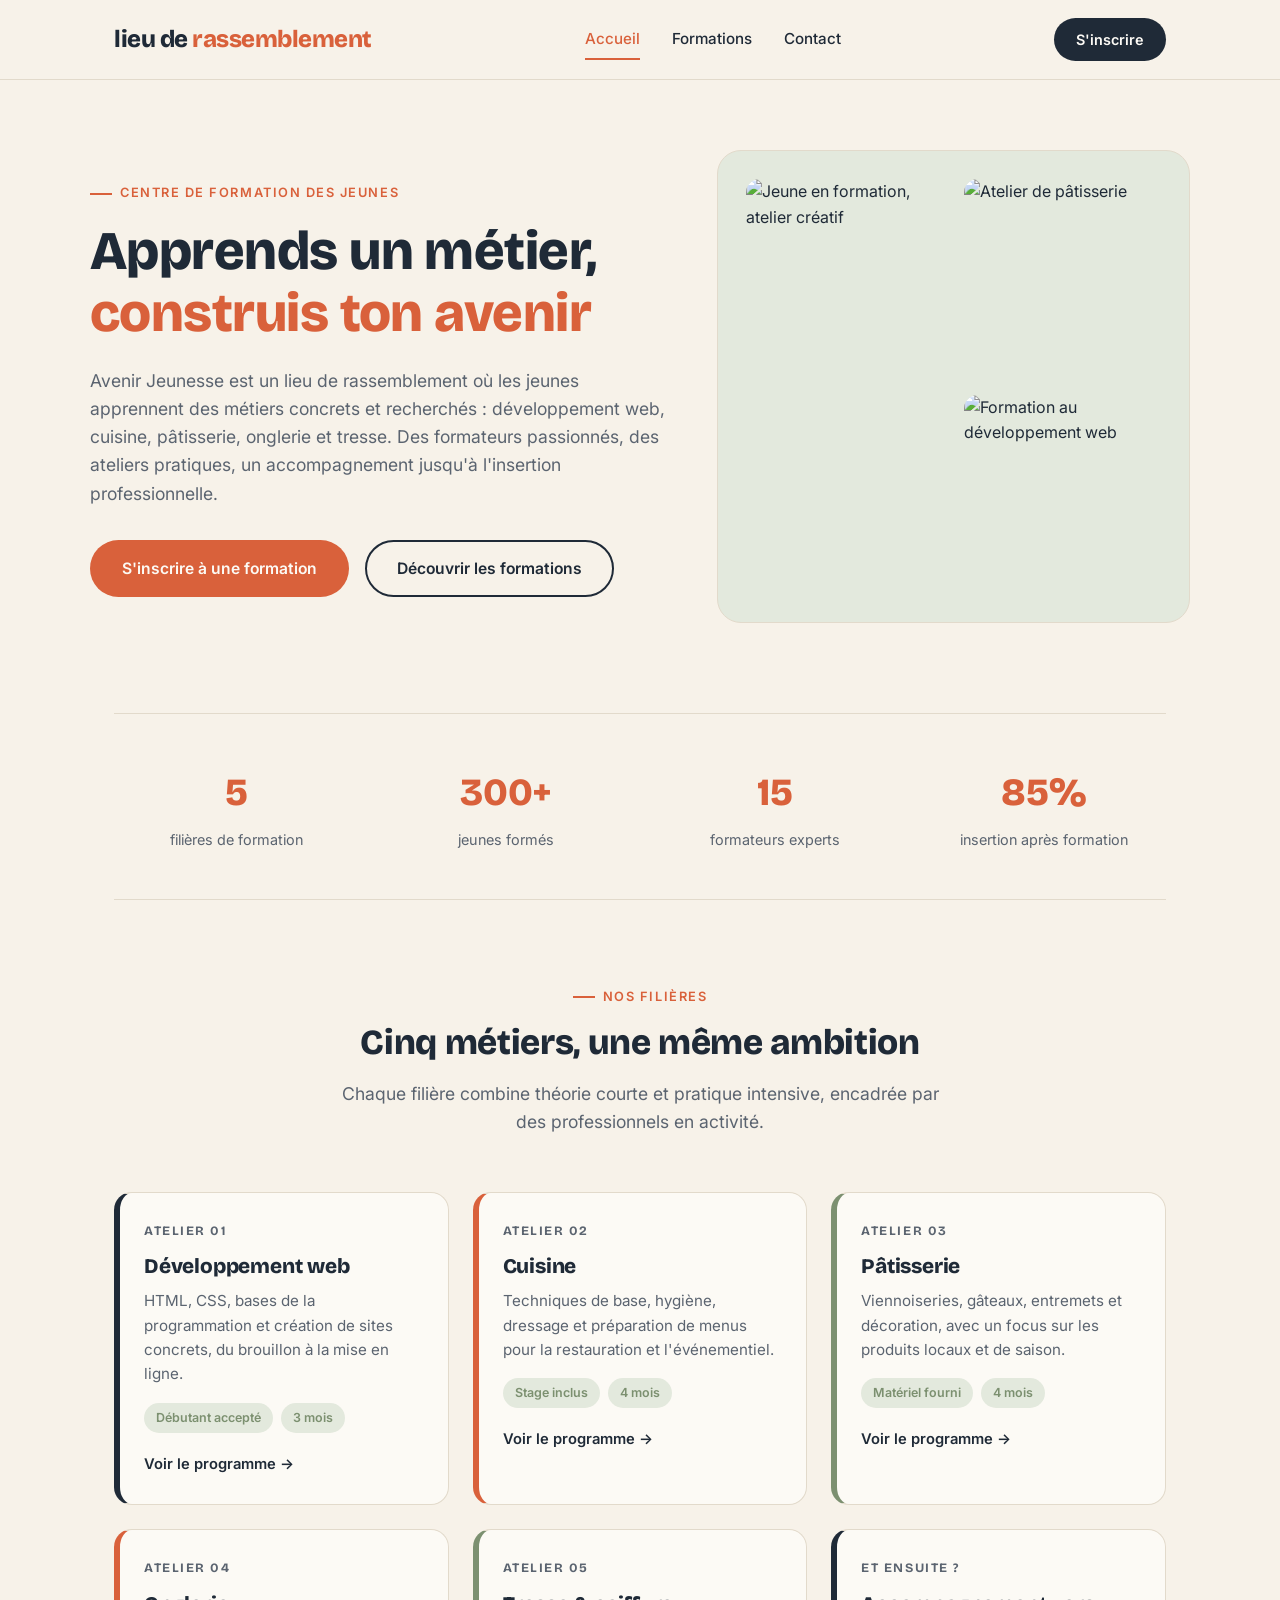
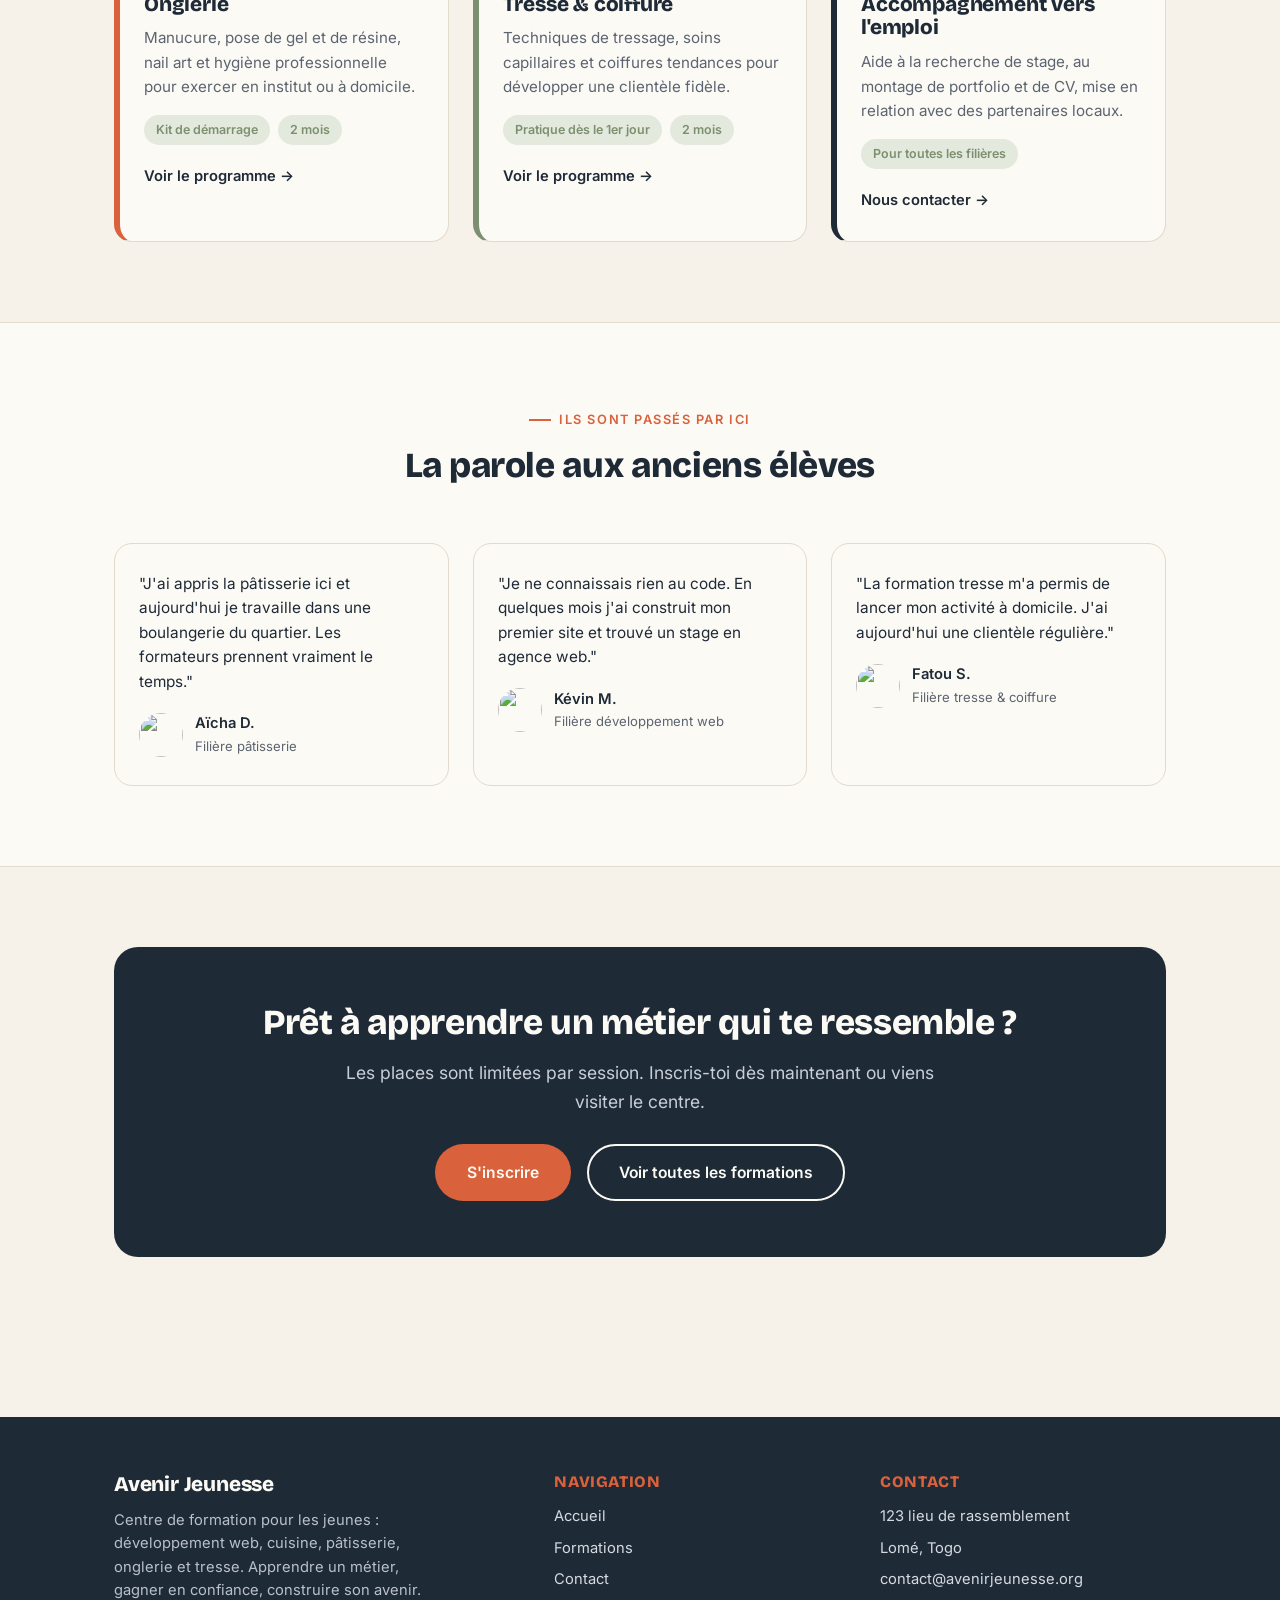
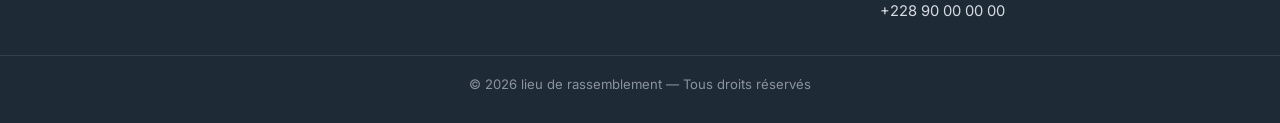
==== index.html @ d37f4c2c "Add files" ====
<!DOCTYPE html>
<html lang="fr">
<head>
  <meta charset="UTF-8">
  <meta name="viewport" content="width=device-width, initial-scale=1.0">
  <title>lieu de rassemblement — Centre de formation pour les jeunes</title>
  <link rel="stylesheet" href="style.css">
</head>
<body>

  <header class="entete">
    <div class="container">
      <a href="index.html" class="logo">lieu de <span>rassemblement</span></a>

      <input type="checkbox" id="menu-toggle">
      <label for="menu-toggle" class="menu-toggle-label">☰</label>

      <nav class="nav-principale">
        <a href="index.html" class="actif">Accueil</a>
        <a href="formations.html">Formations</a>
        <a href="contact.html">Contact</a>
      </nav>

      <a href="contact.html" class="bouton-nav">S'inscrire</a>
    </div>
  </header>

  <main>

    <!-- ================= HÉRO ================= -->
    <section class="container hero">
      <div>
        <span class="eyebrow">Centre de formation des jeunes</span>
        <h1>Apprends un métier, <em>construis ton avenir</em></h1>
        <p class="lead">
          Avenir Jeunesse est un lieu de rassemblement où les jeunes apprennent des
          métiers concrets et recherchés : développement web, cuisine, pâtisserie,
          onglerie et tresse. Des formateurs passionnés, des ateliers pratiques,
          un accompagnement jusqu'à l'insertion professionnelle.
        </p>
        <div class="hero-actions">
          <a href="contact.html" class="bouton bouton-primaire">S'inscrire à une formation</a>
          <a href="formations.html" class="bouton bouton-secondaire">Découvrir les formations</a>
        </div>
      </div>

      <div class="hero-visuel">
        <img src="https://images.unsplash.com/photo-1517245386807-bb43f82c33c4?q=80&w=600&auto=format&fit=crop" alt="Jeune en formation, atelier créatif">
        <img src="https://images.unsplash.com/photo-1556910103-1c02745aae4d?q=80&w=600&auto=format&fit=crop" alt="Atelier de pâtisserie">
        <img src="https://images.unsplash.com/photo-1542004161629-deb89b87a6f0?q=80&w=600&auto=format&fit=crop" alt="Formation au développement web">
      </div>
    </section>

    <!-- ================= CHIFFRES ================= -->
    <section class="container">
      <div class="chiffres">
        <div class="chiffre">
          <div class="valeur">5</div>
          <div class="label">filières de formation</div>
        </div>
        <div class="chiffre">
          <div class="valeur">300+</div>
          <div class="label">jeunes formés</div>
        </div>
        <div class="chiffre">
          <div class="valeur">15</div>
          <div class="label">formateurs experts</div>
        </div>
        <div class="chiffre">
          <div class="valeur">85%</div>
          <div class="label">insertion après formation</div>
        </div>
      </div>
    </section>

    <!-- ================= FORMATIONS ================= -->
    <section class="section">
      <div class="container">
        <div class="entete-section">
          <span class="eyebrow">Nos filières</span>
          <h2>Cinq métiers, une même ambition</h2>
          <p class="lead">
            Chaque filière combine théorie courte et pratique intensive,
            encadrée par des professionnels en activité.
          </p>
        </div>

        <div class="grille-ateliers">

          <article class="fiche-atelier accent-encre">
            <span class="fiche-numero">ATELIER 01</span>
            <h3>Développement web</h3>
            <p>HTML, CSS, bases de la programmation et création de sites concrets, du brouillon à la mise en ligne.</p>
            <div class="fiche-meta">
              <span class="badge">Débutant accepté</span>
              <span class="badge">3 mois</span>
            </div>
            <a href="formations.html#web" class="lien-fiche">Voir le programme →</a>
          </article>

          <article class="fiche-atelier accent-terracotta">
            <span class="fiche-numero">ATELIER 02</span>
            <h3>Cuisine</h3>
            <p>Techniques de base, hygiène, dressage et préparation de menus pour la restauration et l'événementiel.</p>
            <div class="fiche-meta">
              <span class="badge">Stage inclus</span>
              <span class="badge">4 mois</span>
            </div>
            <a href="formations.html#cuisine" class="lien-fiche">Voir le programme →</a>
          </article>

          <article class="fiche-atelier accent-sauge">
            <span class="fiche-numero">ATELIER 03</span>
            <h3>Pâtisserie</h3>
            <p>Viennoiseries, gâteaux, entremets et décoration, avec un focus sur les produits locaux et de saison.</p>
            <div class="fiche-meta">
              <span class="badge">Matériel fourni</span>
              <span class="badge">4 mois</span>
            </div>
            <a href="formations.html#patisserie" class="lien-fiche">Voir le programme →</a>
          </article>

          <article class="fiche-atelier accent-terracotta">
            <span class="fiche-numero">ATELIER 04</span>
            <h3>Onglerie</h3>
            <p>Manucure, pose de gel et de résine, nail art et hygiène professionnelle pour exercer en institut ou à domicile.</p>
            <div class="fiche-meta">
              <span class="badge">Kit de démarrage</span>
              <span class="badge">2 mois</span>
            </div>
            <a href="formations.html#onglerie" class="lien-fiche">Voir le programme →</a>
          </article>

          <article class="fiche-atelier accent-sauge">
            <span class="fiche-numero">ATELIER 05</span>
            <h3>Tresse &amp; coiffure</h3>
            <p>Techniques de tressage, soins capillaires et coiffures tendances pour développer une clientèle fidèle.</p>
            <div class="fiche-meta">
              <span class="badge">Pratique dès le 1er jour</span>
              <span class="badge">2 mois</span>
            </div>
            <a href="formations.html#tresse" class="lien-fiche">Voir le programme →</a>
          </article>

          <article class="fiche-atelier accent-encre">
            <span class="fiche-numero">ET ENSUITE ?</span>
            <h3>Accompagnement vers l'emploi</h3>
            <p>Aide à la recherche de stage, au montage de portfolio et de CV, mise en relation avec des partenaires locaux.</p>
            <div class="fiche-meta">
              <span class="badge">Pour toutes les filières</span>
            </div>
            <a href="contact.html" class="lien-fiche">Nous contacter →</a>
          </article>

        </div>
      </div>
    </section>

    <!-- ================= TÉMOIGNAGES ================= -->
    <section class="section section-alterne">
      <div class="container">
        <div class="entete-section">
          <span class="eyebrow">Ils sont passés par ici</span>
          <h2>La parole aux anciens élèves</h2>
        </div>

        <div class="grille-temoignages">
          <div class="temoignage">
            <p>"J'ai appris la pâtisserie ici et aujourd'hui je travaille dans une boulangerie du quartier. Les formateurs prennent vraiment le temps."</p>
            <div class="temoignage-auteur">
              <img class="temoignage-photo" src="https://images.unsplash.com/photo-1531123897727-8f129e1688ce?q=80&w=200&auto=format&fit=crop" alt="">
              <div>
                <div class="temoignage-nom">Aïcha D.</div>
                <div class="temoignage-role">Filière pâtisserie</div>
              </div>
            </div>
          </div>

          <div class="temoignage">
            <p>"Je ne connaissais rien au code. En quelques mois j'ai construit mon premier site et trouvé un stage en agence web."</p>
            <div class="temoignage-auteur">
              <img class="temoignage-photo" src="https://images.unsplash.com/photo-1507003211169-0a1dd7228f2d?q=80&w=200&auto=format&fit=crop" alt="">
              <div>
                <div class="temoignage-nom">Kévin M.</div>
                <div class="temoignage-role">Filière développement web</div>
              </div>
            </div>
          </div>

          <div class="temoignage">
            <p>"La formation tresse m'a permis de lancer mon activité à domicile. J'ai aujourd'hui une clientèle régulière."</p>
            <div class="temoignage-auteur">
              <img class="temoignage-photo" src="https://images.unsplash.com/photo-1487412947147-5cebf100ffc2?q=80&w=200&auto=format&fit=crop" alt="">
              <div>
                <div class="temoignage-nom">Fatou S.</div>
                <div class="temoignage-role">Filière tresse &amp; coiffure</div>
              </div>
            </div>
          </div>
        </div>
      </div>
    </section>

    <!-- ================= CTA FINALE ================= -->
    <section class="section">
      <div class="container">
        <div class="cta-finale">
          <h2>Prêt à apprendre un métier qui te ressemble ?</h2>
          <p class="lead">Les places sont limitées par session. Inscris-toi dès maintenant ou viens visiter le centre.</p>
          <div class="hero-actions" style="justify-content:center;">
            <a href="contact.html" class="bouton bouton-primaire">S'inscrire</a>
            <a href="formations.html" class="bouton bouton-secondaire">Voir toutes les formations</a>
          </div>
        </div>
      </div>
    </section>

  </main>

  <footer class="pied">
    <div class="container">
      <div class="colonne-marque">
        <h3>Avenir Jeunesse</h3>
        <p>Centre de formation pour les jeunes : développement web, cuisine, pâtisserie, onglerie et tresse. Apprendre un métier, gagner en confiance, construire son avenir.</p>
      </div>
      <div>
        <h4>Navigation</h4>
        <ul>
          <li><a href="index.html">Accueil</a></li>
          <li><a href="formations.html">Formations</a></li>
          <li><a href="contact.html">Contact</a></li>
        </ul>
      </div>
      <div>
        <h4>Contact</h4>
        <ul>
          <li>123 lieu de rassemblement</li>
          <li>Lomé, Togo</li>
          <li><a href="mailto:contact@avenirjeunesse.org">contact@avenirjeunesse.org</a></li>
          <li><a href="tel:+22890000000">+228 90 00 00 00</a></li>
        </ul>
      </div>
    </div>
    <div class="bas-pied">© 2026 lieu de rassemblement — Tous droits réservés</div>
  </footer>

</body>
</html>
---- style.css ----
/* ===========================================================
   Avenir Jeunesse — feuille de style principale
   =========================================================== */

@import url('https://fonts.googleapis.com/css2?family=Bricolage+Grotesque:wght@400;500;700;800&family=Inter:wght@400;500;600&display=swap');

:root{
  --creme: #F7F2E9;
  --creme-clair: #FCFAF5;
  --encre: #1F2A37;
  --terracotta: #D9613B;
  --sauge: #7C9070;
  --sauge-clair: #E3E9DD;
  --gris-texte: #5B6470;
  --bordure: #E2DACB;

  --display: 'Bricolage Grotesque', sans-serif;
  --corps: 'Inter', sans-serif;
}

*{
  margin: 0;
  padding: 0;
  box-sizing: border-box;
}

html{
  scroll-behavior: smooth;
}

body{
  font-family: var(--corps);
  background: var(--creme);
  color: var(--encre);
  line-height: 1.6;
  font-size: 16px;
}

img{
  max-width: 100%;
  display: block;
}

a{
  color: inherit;
  text-decoration: none;
}

.container{
  max-width: 1100px;
  margin: 0 auto;
  padding: 0 24px;
}

/* ===========================================================
   En-tête
   =========================================================== */

.entete{
  background: var(--creme);
  border-bottom: 1px solid var(--bordure);
  position: sticky;
  top: 0;
  z-index: 50;
}

.entete .container{
  display: flex;
  align-items: center;
  justify-content: space-between;
  padding-top: 18px;
  padding-bottom: 18px;
}

.logo{
  font-family: var(--display);
  font-weight: 800;
  font-size: 1.5rem;
  letter-spacing: -0.02em;
}

.logo span{
  color: var(--terracotta);
}

.nav-principale{
  display: flex;
  gap: 32px;
  font-weight: 500;
  font-size: 0.95rem;
}

.nav-principale a{
  position: relative;
  padding: 6px 0;
  transition: color 0.2s ease;
}

.nav-principale a:hover,
.nav-principale a.actif{
  color: var(--terracotta);
}

.nav-principale a.actif::after{
  content: "";
  position: absolute;
  left: 0;
  bottom: -2px;
  width: 100%;
  height: 2px;
  background: var(--terracotta);
}

.bouton-nav{
  background: var(--encre);
  color: var(--creme-clair);
  padding: 10px 22px;
  border-radius: 999px;
  font-weight: 600;
  font-size: 0.9rem;
  transition: background 0.2s ease;
}

.bouton-nav:hover{
  background: var(--terracotta);
}

/* menu mobile (case à cocher) */
.menu-toggle-label{
  display: none;
  font-size: 1.6rem;
  cursor: pointer;
  font-family: var(--display);
}

#menu-toggle{
  display: none;
}

/* ===========================================================
   Pied de page
   =========================================================== */

.pied{
  background: var(--encre);
  color: var(--creme-clair);
  margin-top: 80px;
}

.pied .container{
  padding-top: 56px;
  padding-bottom: 32px;
  display: grid;
  grid-template-columns: 1.4fr 1fr 1fr;
  gap: 40px;
}

.pied h3{
  font-family: var(--display);
  font-size: 1.3rem;
  margin-bottom: 12px;
}

.pied p{
  color: #B9C0CA;
  font-size: 0.92rem;
  max-width: 320px;
}

.pied h4{
  font-family: var(--display);
  font-size: 1rem;
  margin-bottom: 14px;
  letter-spacing: 0.04em;
  text-transform: uppercase;
  color: var(--terracotta);
}

.pied ul{
  list-style: none;
  display: flex;
  flex-direction: column;
  gap: 8px;
  font-size: 0.92rem;
  color: #D6DBE2;
}

.pied ul a:hover{
  color: var(--terracotta);
}

.bas-pied{
  border-top: 1px solid #36404D;
  text-align: center;
  font-size: 0.82rem;
  color: #8A93A0;
  padding: 18px 24px 28px;
}

/* ===========================================================
   Composants généraux
   =========================================================== */

.eyebrow{
  display: inline-flex;
  align-items: center;
  gap: 8px;
  font-size: 0.8rem;
  font-weight: 600;
  letter-spacing: 0.12em;
  text-transform: uppercase;
  color: var(--terracotta);
  margin-bottom: 16px;
}

.eyebrow::before{
  content: "";
  width: 22px;
  height: 2px;
  background: var(--terracotta);
}

h1, h2, h3, h4{
  font-family: var(--display);
  line-height: 1.15;
  font-weight: 800;
  letter-spacing: -0.01em;
}

h2{
  font-size: 2.2rem;
  margin-bottom: 16px;
}

h3{
  font-size: 1.3rem;
  margin-bottom: 8px;
}

.lead{
  font-size: 1.1rem;
  color: var(--gris-texte);
  max-width: 620px;
}

.bouton{
  display: inline-block;
  padding: 14px 30px;
  border-radius: 999px;
  font-weight: 600;
  font-size: 0.98rem;
  transition: all 0.2s ease;
  border: 2px solid transparent;
}

.bouton-primaire{
  background: var(--terracotta);
  color: var(--creme-clair);
}

.bouton-primaire:hover{
  background: #C04E2A;
}

.bouton-secondaire{
  background: transparent;
  color: var(--encre);
  border-color: var(--encre);
}

.bouton-secondaire:hover{
  background: var(--encre);
  color: var(--creme-clair);
}

.section{
  padding: 80px 0;
}

.section-alterne{
  background: var(--creme-clair);
  border-top: 1px solid var(--bordure);
  border-bottom: 1px solid var(--bordure);
}

.entete-section{
  text-align: center;
  max-width: 640px;
  margin: 0 auto 56px;
}

.entete-section .lead{
  margin: 0 auto;
}

/* ===========================================================
   Page d'accueil — héro
   =========================================================== */

.hero{
  padding: 70px 0 90px;
  display: grid;
  grid-template-columns: 1.1fr 0.9fr;
  gap: 48px;
  align-items: center;
}

.hero h1{
  font-size: 3.4rem;
  margin-bottom: 22px;
}

.hero h1 em{
  font-style: normal;
  color: var(--terracotta);
}

.hero .lead{
  margin-bottom: 32px;
}

.hero-actions{
  display: flex;
  gap: 16px;
  align-items: center;
  flex-wrap: wrap;
}

.hero-visuel{
  background: var(--sauge-clair);
  border: 1px solid var(--bordure);
  border-radius: 24px;
  padding: 28px;
  display: grid;
  grid-template-columns: 1fr 1fr;
  gap: 16px;
}

.hero-visuel img{
  border-radius: 14px;
  aspect-ratio: 1 / 1;
  object-fit: cover;
}

.hero-visuel img:first-child{
  grid-row: span 2;
  aspect-ratio: 1 / 2.05;
}

/* bandeau de chiffres */

.chiffres{
  display: grid;
  grid-template-columns: repeat(4, 1fr);
  gap: 24px;
  padding: 48px 0;
  border-top: 1px solid var(--bordure);
  border-bottom: 1px solid var(--bordure);
}

.chiffre{
  text-align: center;
}

.chiffre .valeur{
  font-family: var(--display);
  font-size: 2.4rem;
  font-weight: 800;
  color: var(--terracotta);
}

.chiffre .label{
  font-size: 0.9rem;
  color: var(--gris-texte);
  margin-top: 4px;
}

/* ===========================================================
   Fiches ateliers / formations (élément signature)
   =========================================================== */

.grille-ateliers{
  display: grid;
  grid-template-columns: repeat(3, 1fr);
  gap: 24px;
}

.fiche-atelier{
  background: var(--creme-clair);
  border: 1px solid var(--bordure);
  border-radius: 18px;
  padding: 28px 24px;
  position: relative;
  border-left: 6px solid var(--sauge);
  transition: transform 0.2s ease, box-shadow 0.2s ease;
}

.fiche-atelier:hover{
  transform: translateY(-4px);
  box-shadow: 0 12px 28px -16px rgba(31,42,55,0.35);
}

.fiche-atelier.accent-terracotta{ border-left-color: var(--terracotta); }
.fiche-atelier.accent-encre{ border-left-color: var(--encre); }
.fiche-atelier.accent-sauge{ border-left-color: var(--sauge); }

.fiche-numero{
  font-family: var(--display);
  font-size: 0.8rem;
  font-weight: 700;
  letter-spacing: 0.12em;
  color: var(--gris-texte);
  margin-bottom: 14px;
  display: block;
}

.fiche-atelier h3{
  margin-bottom: 10px;
}

.fiche-atelier p{
  color: var(--gris-texte);
  font-size: 0.95rem;
  margin-bottom: 16px;
}

.fiche-meta{
  display: flex;
  gap: 8px;
  flex-wrap: wrap;
  margin-bottom: 18px;
}

.badge{
  background: var(--sauge-clair);
  color: var(--sauge);
  font-size: 0.78rem;
  font-weight: 600;
  padding: 5px 12px;
  border-radius: 999px;
}

.fiche-atelier .lien-fiche{
  font-weight: 600;
  font-size: 0.92rem;
  color: var(--encre);
  display: inline-flex;
  align-items: center;
  gap: 6px;
}

.fiche-atelier .lien-fiche:hover{
  color: var(--terracotta);
}

/* ===========================================================
   Citoyens / témoignages
   =========================================================== */

.grille-temoignages{
  display: grid;
  grid-template-columns: repeat(3, 1fr);
  gap: 24px;
}

.temoignage{
  background: var(--creme-clair);
  border: 1px solid var(--bordure);
  border-radius: 18px;
  padding: 28px 24px;
}

.temoignage p{
  font-size: 0.96rem;
  color: var(--encre);
  margin-bottom: 18px;
}

.temoignage-auteur{
  display: flex;
  align-items: center;
  gap: 12px;
}

.temoignage-photo{
  width: 44px;
  height: 44px;
  border-radius: 50%;
  object-fit: cover;
}

.temoignage-nom{
  font-weight: 600;
  font-size: 0.92rem;
}

.temoignage-role{
  font-size: 0.82rem;
  color: var(--gris-texte);
}

/* ===========================================================
   Appel à l'action final
   =========================================================== */

.cta-finale{
  background: var(--encre);
  color: var(--creme-clair);
  border-radius: 24px;
  padding: 56px;
  text-align: center;
  margin-top: 0;
}

.cta-finale h2{
  color: var(--creme-clair);
}

.cta-finale .lead{
  color: #C7CED7;
  margin: 0 auto 28px;
}

.cta-finale .bouton-secondaire{
  color: var(--creme-clair);
  border-color: var(--creme-clair);
}

.cta-finale .bouton-secondaire:hover{
  background: var(--creme-clair);
  color: var(--encre);
}

/* ===========================================================
   Page formations — liste détaillée
   =========================================================== */

.intro-page{
  padding: 56px 0 24px;
}

.intro-page h1{
  font-size: 2.8rem;
  margin-bottom: 16px;
}

.formation-detail{
  display: grid;
  grid-template-columns: 0.9fr 1.1fr;
  gap: 48px;
  align-items: start;
  padding: 56px 0;
  border-bottom: 1px solid var(--bordure);
}

.formation-detail:last-child{
  border-bottom: none;
}

.formation-detail.inverse{
  direction: rtl;
}

.formation-detail.inverse > *{
  direction: ltr;
}

.formation-detail img{
  border-radius: 18px;
  width: 100%;
  aspect-ratio: 4 / 3;
  object-fit: cover;
}

.formation-detail .fiche-numero{
  color: var(--terracotta);
}

.liste-programme{
  list-style: none;
  margin: 18px 0 24px;
  display: flex;
  flex-direction: column;
  gap: 10px;
}

.liste-programme li{
  display: flex;
  gap: 12px;
  font-size: 0.95rem;
  color: var(--encre);
}

.liste-programme li::before{
  content: "→";
  color: var(--terracotta);
  font-weight: 700;
}

.infos-pratiques{
  display: flex;
  gap: 28px;
  margin-bottom: 24px;
  flex-wrap: wrap;
}

.info-pratique .label{
  font-size: 0.78rem;
  text-transform: uppercase;
  letter-spacing: 0.08em;
  color: var(--gris-texte);
  margin-bottom: 4px;
}

.info-pratique .valeur{
  font-weight: 700;
  font-family: var(--display);
}

/* ===========================================================
   Page contact
   =========================================================== */

.contact-grille{
  display: grid;
  grid-template-columns: 1fr 1fr;
  gap: 48px;
  align-items: start;
}

.bloc-coordonnees{
  display: flex;
  flex-direction: column;
  gap: 22px;
}

.coordonnee{
  display: flex;
  gap: 16px;
  align-items: flex-start;
}

.coordonnee-icone{
  width: 44px;
  height: 44px;
  border-radius: 12px;
  background: var(--sauge-clair);
  color: var(--sauge);
  display: flex;
  align-items: center;
  justify-content: center;
  font-family: var(--display);
  font-weight: 800;
  flex-shrink: 0;
}

.coordonnee h4{
  font-size: 0.95rem;
  margin-bottom: 4px;
}

.coordonnee p, .coordonnee a{
  color: var(--gris-texte);
  font-size: 0.92rem;
}

.coordonnee a:hover{
  color: var(--terracotta);
}

.carte-placeholder{
  margin-top: 24px;
  border-radius: 18px;
  border: 1px solid var(--bordure);
  background: var(--sauge-clair);
  height: 220px;
  display: flex;
  align-items: center;
  justify-content: center;
  color: var(--sauge);
  font-weight: 600;
  font-family: var(--display);
  text-align: center;
  padding: 24px;
}

/* formulaire */

.formulaire{
  background: var(--creme-clair);
  border: 1px solid var(--bordure);
  border-radius: 18px;
  padding: 32px;
  display: flex;
  flex-direction: column;
  gap: 18px;
}

.champ{
  display: flex;
  flex-direction: column;
  gap: 6px;
}

.champ label{
  font-size: 0.88rem;
  font-weight: 600;
}

.champ input,
.champ select,
.champ textarea{
  font-family: var(--corps);
  font-size: 0.95rem;
  padding: 12px 14px;
  border: 1px solid var(--bordure);
  border-radius: 10px;
  background: var(--creme);
  color: var(--encre);
}

.champ input:focus,
.champ select:focus,
.champ textarea:focus{
  outline: 2px solid var(--sauge);
  outline-offset: 1px;
  border-color: var(--sauge);
}

.champ textarea{
  resize: vertical;
  min-height: 120px;
}

.ligne-champs{
  display: grid;
  grid-template-columns: 1fr 1fr;
  gap: 18px;
}

.formulaire .bouton{
  align-self: flex-start;
  border: none;
  cursor: pointer;
}

/* ===========================================================
   FAQ
   =========================================================== */

.faq-item{
  border-bottom: 1px solid var(--bordure);
  padding: 22px 0;
}

.faq-item h3{
  font-size: 1.05rem;
  margin-bottom: 8px;
}

.faq-item p{
  color: var(--gris-texte);
  font-size: 0.95rem;
}

/* ===========================================================
   Responsive
   =========================================================== */

@media (max-width: 900px){
  .hero{
    grid-template-columns: 1fr;
  }

  .hero h1{
    font-size: 2.5rem;
  }

  .hero-visuel{
    order: -1;
  }

  .chiffres{
    grid-template-columns: repeat(2, 1fr);
    gap: 32px 24px;
  }

  .grille-ateliers,
  .grille-temoignages{
    grid-template-columns: repeat(2, 1fr);
  }

  .formation-detail,
  .formation-detail.inverse{
    grid-template-columns: 1fr;
    direction: ltr;
  }

  .pied .container{
    grid-template-columns: 1fr 1fr;
  }

  .pied .colonne-marque{
    grid-column: 1 / -1;
  }

  .contact-grille{
    grid-template-columns: 1fr;
  }
}

@media (max-width: 640px){
  .nav-principale{
    position: absolute;
    top: 100%;
    left: 0;
    right: 0;
    background: var(--creme);
    border-bottom: 1px solid var(--bordure);
    flex-direction: column;
    padding: 16px 24px 24px;
    gap: 16px;
    display: none;
  }

  #menu-toggle:checked ~ .nav-principale{
    display: flex;
  }

  .menu-toggle-label{
    display: block;
  }

  .bouton-nav{
    display: none;
  }

  .entete{
    position: relative;
  }

  .grille-ateliers,
  .grille-temoignages{
    grid-template-columns: 1fr;
  }

  .chiffres{
    grid-template-columns: repeat(2, 1fr);
  }

  .pied .container{
    grid-template-columns: 1fr;
  }

  .ligne-champs{
    grid-template-columns: 1fr;
  }

  .cta-finale{
    padding: 40px 24px;
  }

  h2{
    font-size: 1.7rem;
  }

  .hero h1{
    font-size: 2rem;
  }
}
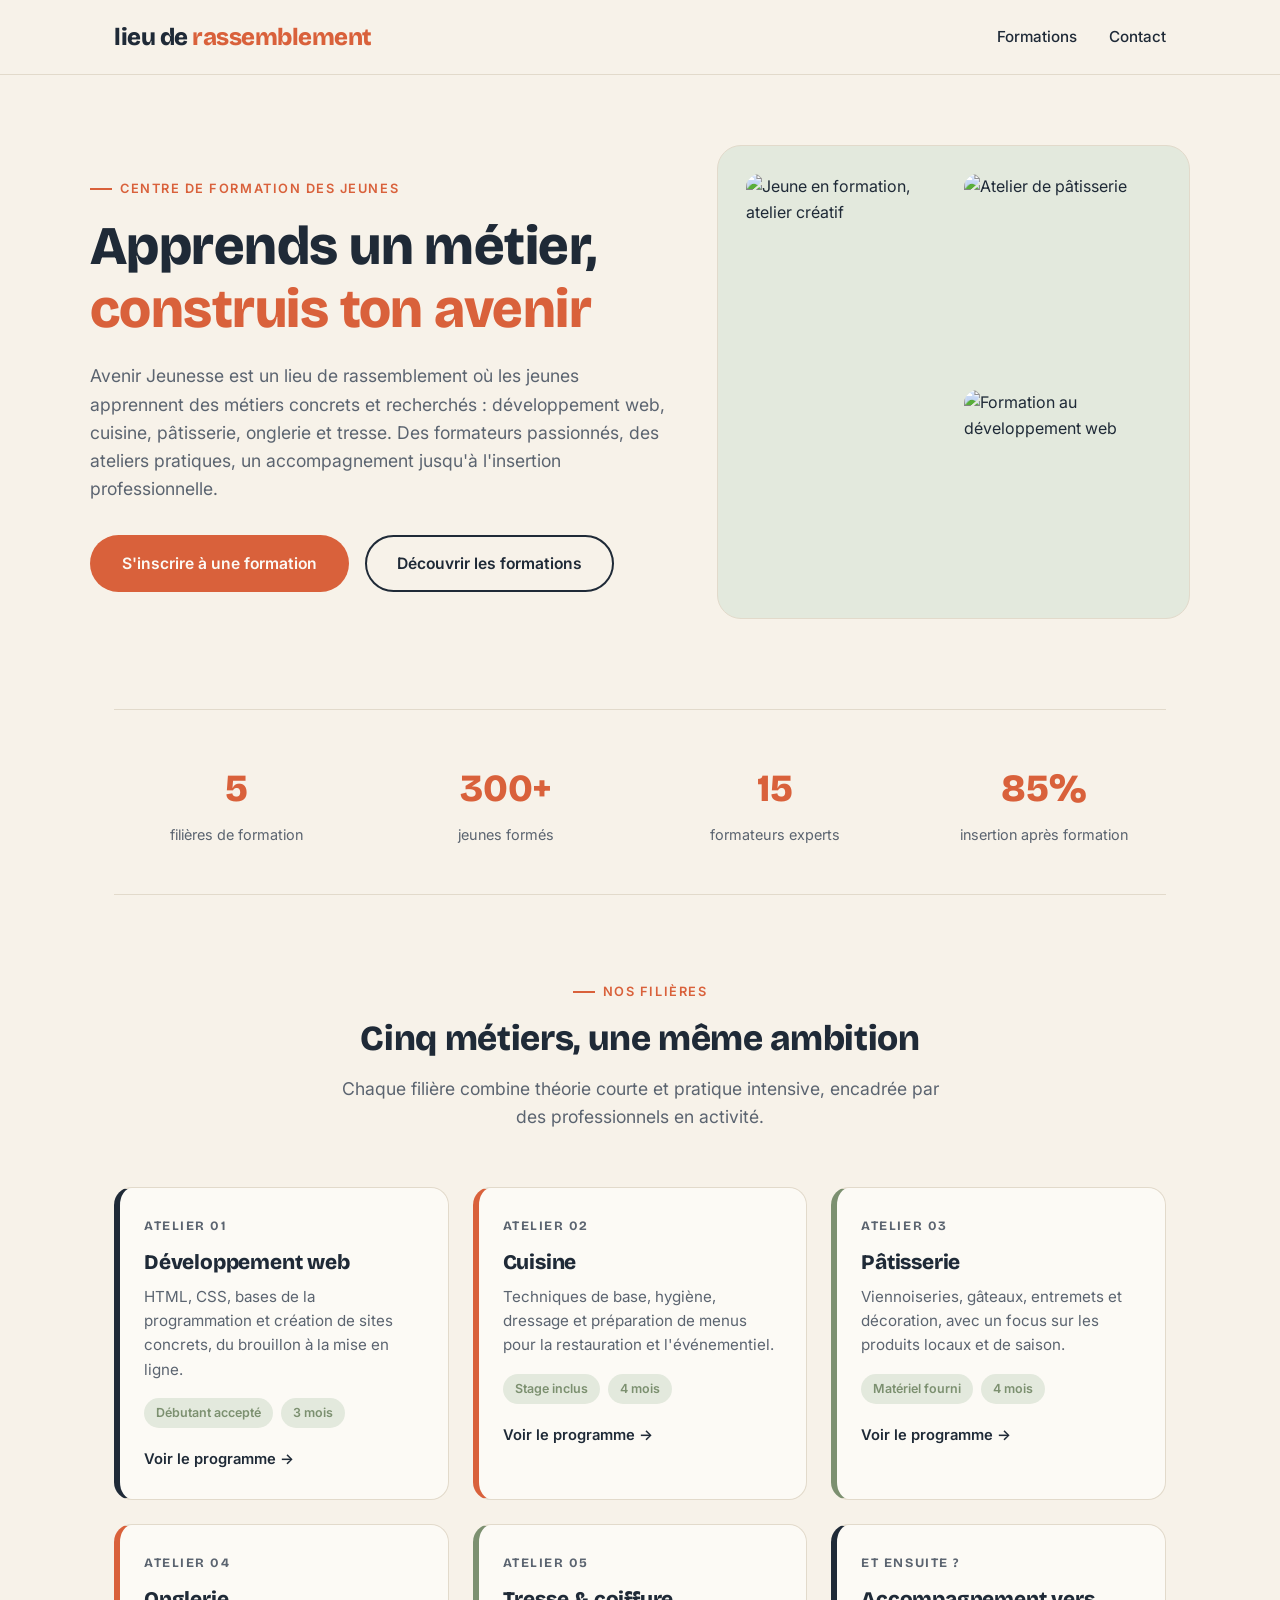
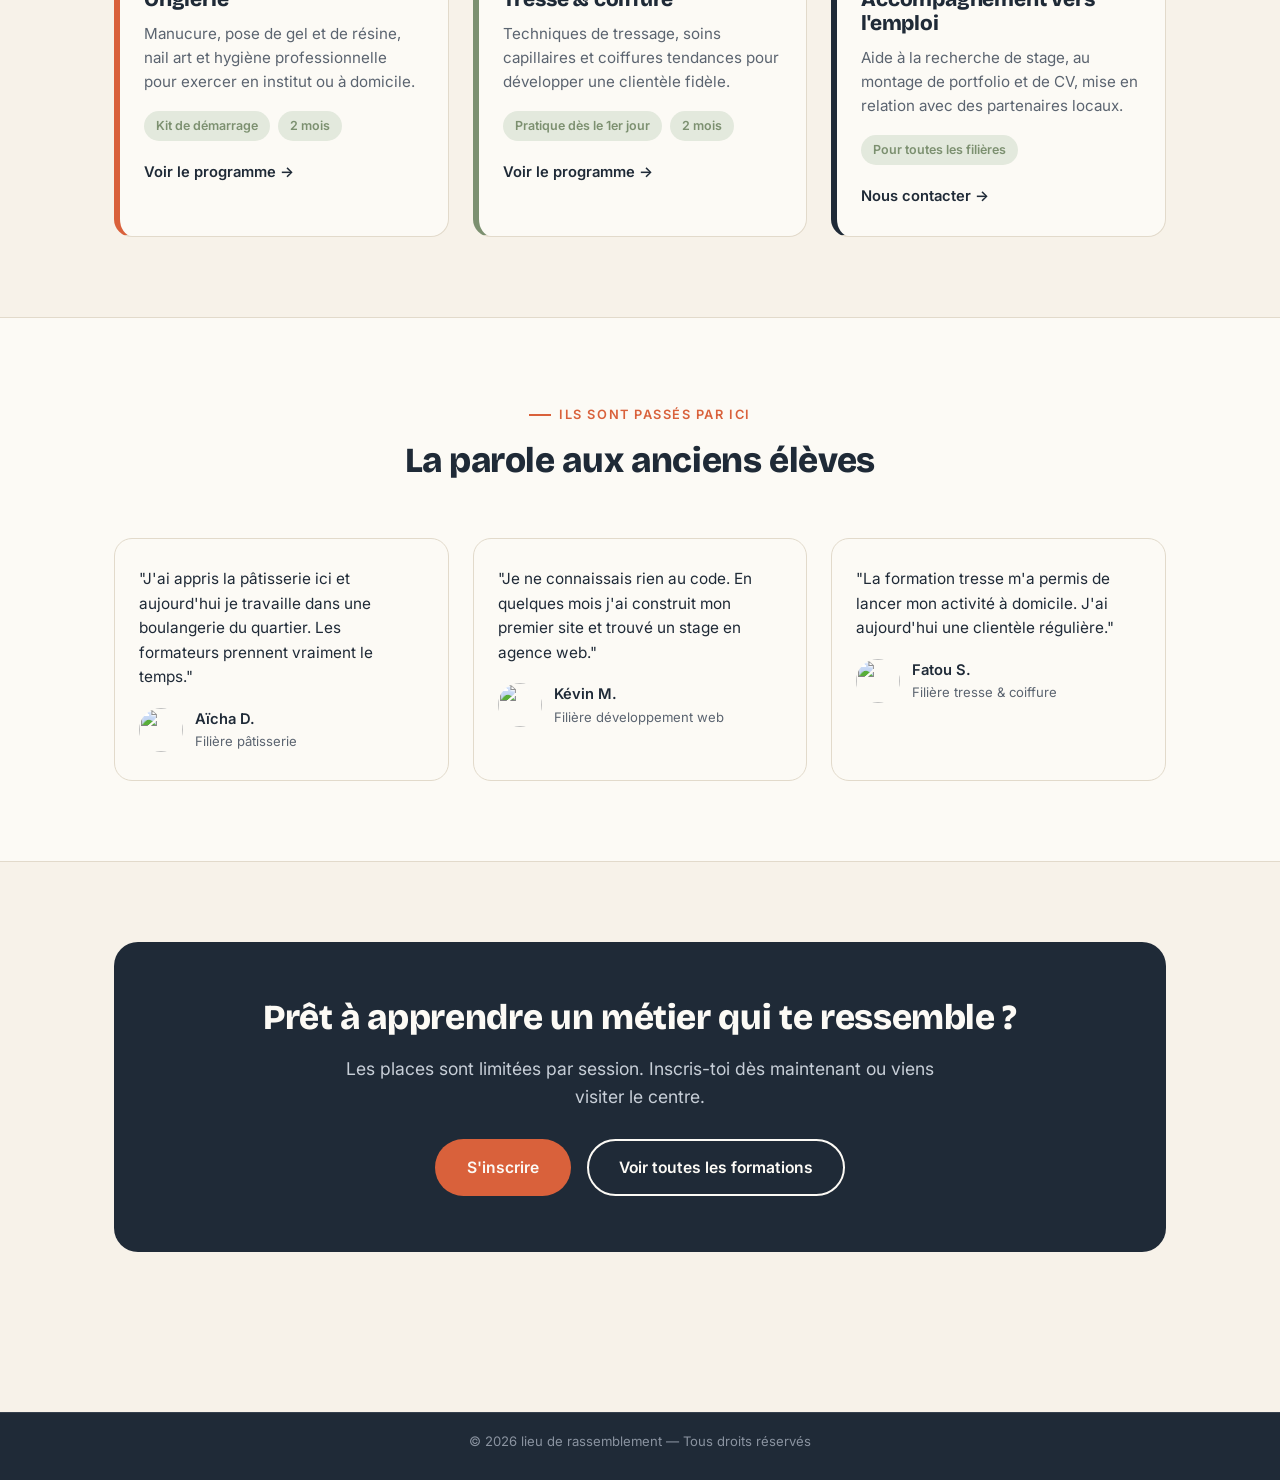
==== commit 171866fe: "Fin des trois sous sites" ====
--- a/index.html
+++ b/index.html
@@ -16,12 +16,9 @@
       <label for="menu-toggle" class="menu-toggle-label">☰</label>
 
       <nav class="nav-principale">
-        <a href="index.html" class="actif">Accueil</a>
         <a href="formations.html">Formations</a>
         <a href="contact.html">Contact</a>
       </nav>
-
-      <a href="contact.html" class="bouton-nav">S'inscrire</a>
     </div>
   </header>
 
@@ -47,7 +44,7 @@
       <div class="hero-visuel">
         <img src="https://images.unsplash.com/photo-1517245386807-bb43f82c33c4?q=80&w=600&auto=format&fit=crop" alt="Jeune en formation, atelier créatif">
         <img src="https://images.unsplash.com/photo-1556910103-1c02745aae4d?q=80&w=600&auto=format&fit=crop" alt="Atelier de pâtisserie">
-        <img src="https://images.unsplash.com/photo-1542004161629-deb89b87a6f0?q=80&w=600&auto=format&fit=crop" alt="Formation au développement web">
+        <img src="https://images.unsplash.com/photo-1593720213428-28a5b9e94613?q=80&w=700&auto=format&fit=crop" alt="Formation au développement web">
       </div>
     </section>
 
@@ -218,29 +215,7 @@
   </main>
 
   <footer class="pied">
-    <div class="container">
-      <div class="colonne-marque">
-        <h3>Avenir Jeunesse</h3>
-        <p>Centre de formation pour les jeunes : développement web, cuisine, pâtisserie, onglerie et tresse. Apprendre un métier, gagner en confiance, construire son avenir.</p>
-      </div>
-      <div>
-        <h4>Navigation</h4>
-        <ul>
-          <li><a href="index.html">Accueil</a></li>
-          <li><a href="formations.html">Formations</a></li>
-          <li><a href="contact.html">Contact</a></li>
-        </ul>
-      </div>
-      <div>
-        <h4>Contact</h4>
-        <ul>
-          <li>123 lieu de rassemblement</li>
-          <li>Lomé, Togo</li>
-          <li><a href="mailto:contact@avenirjeunesse.org">contact@avenirjeunesse.org</a></li>
-          <li><a href="tel:+22890000000">+228 90 00 00 00</a></li>
-        </ul>
-      </div>
-    </div>
+    
     <div class="bas-pied">© 2026 lieu de rassemblement — Tous droits réservés</div>
   </footer>
 
